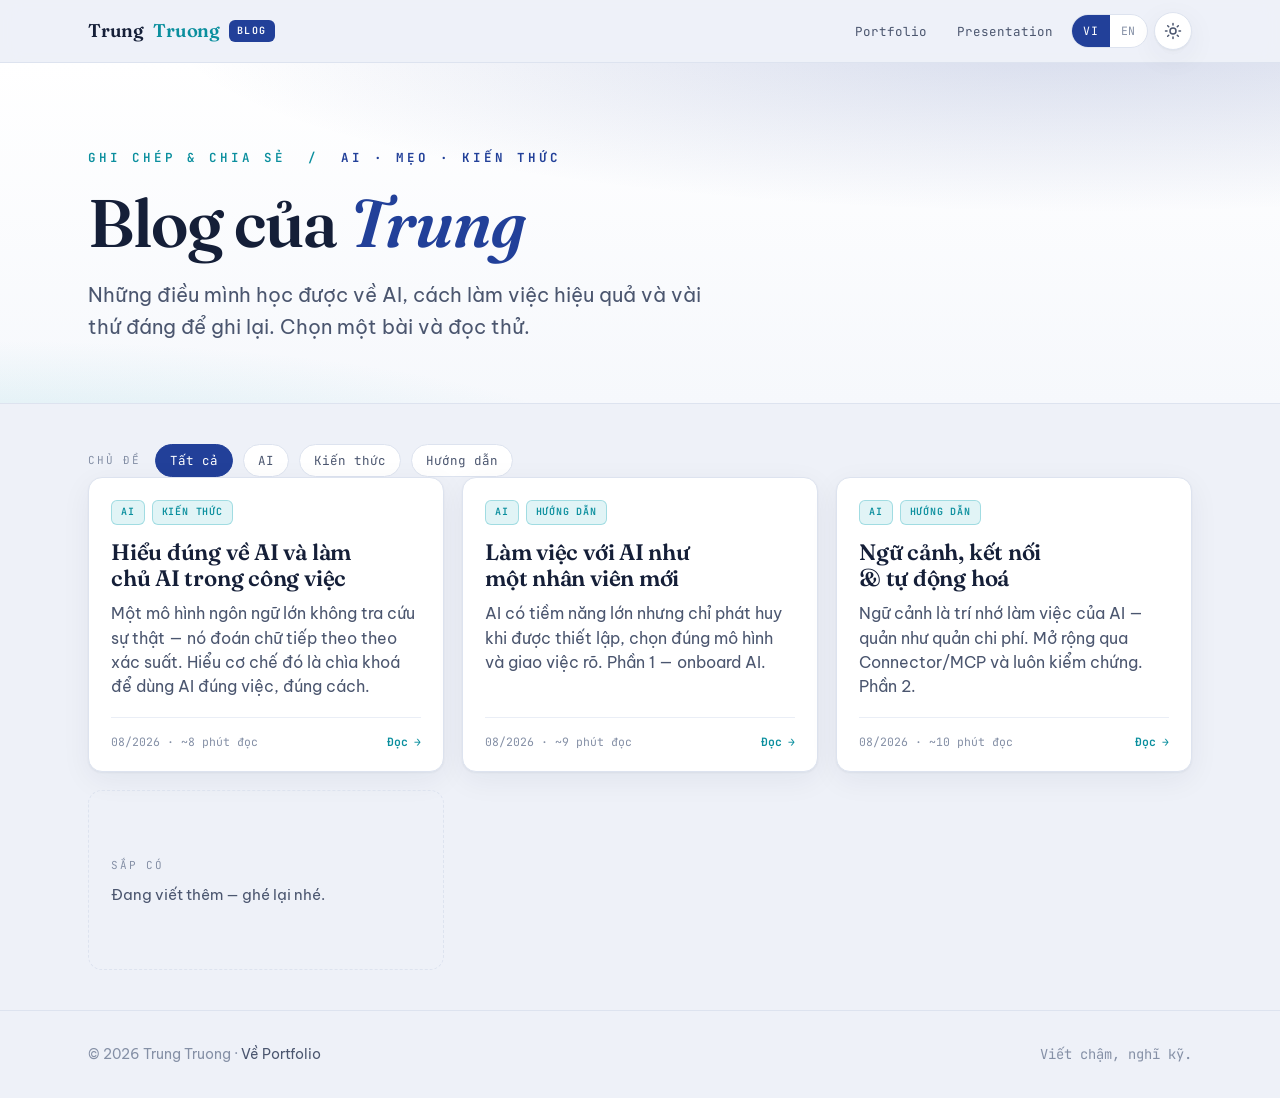
==== blog/index.html @ 88ca9644 "Add bilingual Blog section and wire it into the portfolio - New blog/ area: index + three articles (" ====
<!DOCTYPE html>
<html lang="vi">

<head>
<meta charset="utf-8" />
<meta name="viewport" content="width=device-width,initial-scale=1" />
<meta name="description" content="Blog của Trung Truong — ghi chép về AI, mẹo làm việc và những điều đáng chia sẻ." />
<title>Blog — Trung Truong</title>
<link rel="icon" type="image/svg+xml" href="../images/favicon.svg" />

<link rel="preconnect" href="https://fonts.googleapis.com">
<link rel="preconnect" href="https://fonts.gstatic.com" crossorigin>
<link rel="stylesheet"
  href="https://fonts.googleapis.com/css2?family=Fraunces:ital,opsz,wght@0,9..144,400..600;1,9..144,400..600&family=Be+Vietnam+Pro:wght@400;500;600;700&family=JetBrains+Mono:wght@400;500;600&display=swap">

<style>
  /* ===== design tokens — kế thừa từ ai-theory-a1.html (editorial world) ===== */
  :root{
    --paper:#eef1f8; --surface:#ffffff; --surface-2:#f6f8fc;
    --ink:#151f38; --ink-2:#4b566f; --ink-3:#8590a6;
    --line:#dde3ef; --line-2:#eaeef6;
    --navy:#224099; --navy-2:#2f5597; --navy-deep:#16264f;
    --teal:#0b8f9e; --teal-bright:#0ea5b5;
    --rust:#b4531f; --rust-soft:#fbeee6;
    --gold:#a9761a;
    --sel:#cfe0ff;
    --r:14px; --r-sm:9px;
    --shadow:0 1px 2px rgba(20,30,60,.05), 0 8px 30px rgba(20,30,60,.06);
    --shadow-lift:0 2px 6px rgba(20,30,60,.06), 0 18px 44px rgba(20,30,60,.10);
    --maxw:74rem;
  }
  @media (prefers-color-scheme: dark){
    :root:not([data-theme="light"]){
      --paper:#0a1120; --surface:#101a30; --surface-2:#0e1728;
      --ink:#e9edf6; --ink-2:#a6b1c8; --ink-3:#6a7690;
      --line:#233150; --line-2:#1a263f;
      --navy:#7a9bef; --navy-2:#6d8fe6; --navy-deep:#c3d3ff;
      --teal:#2bc7d6; --teal-bright:#3ad3e2;
      --rust:#f0865a; --rust-soft:#2a1a12;
      --gold:#d8a94a;
      --sel:#22345c;
      --shadow:0 1px 2px rgba(0,0,0,.3), 0 10px 34px rgba(0,0,0,.34);
      --shadow-lift:0 2px 6px rgba(0,0,0,.34), 0 20px 50px rgba(0,0,0,.42);
    }
  }
  :root[data-theme="dark"]{
    --paper:#0a1120; --surface:#101a30; --surface-2:#0e1728;
    --ink:#e9edf6; --ink-2:#a6b1c8; --ink-3:#6a7690;
    --line:#233150; --line-2:#1a263f;
    --navy:#7a9bef; --navy-2:#6d8fe6; --navy-deep:#c3d3ff;
    --teal:#2bc7d6; --teal-bright:#3ad3e2;
    --rust:#f0865a; --rust-soft:#2a1a12;
    --gold:#d8a94a;
    --sel:#22345c;
    --shadow:0 1px 2px rgba(0,0,0,.3), 0 10px 34px rgba(0,0,0,.34);
    --shadow-lift:0 2px 6px rgba(0,0,0,.34), 0 20px 50px rgba(0,0,0,.42);
  }

  *{box-sizing:border-box}
  html{scroll-behavior:smooth}
  @media (prefers-reduced-motion:reduce){html{scroll-behavior:auto}}
  body{
    margin:0; background:var(--paper); color:var(--ink);
    font-family:"Be Vietnam Pro",system-ui,-apple-system,sans-serif;
    font-size:17px; line-height:1.68; -webkit-font-smoothing:antialiased;
    text-rendering:optimizeLegibility; min-height:100vh;
  }
  ::selection{background:var(--sel)}
  .mono{font-family:"JetBrains Mono",ui-monospace,monospace}
  a{color:var(--teal);text-underline-offset:3px;text-decoration-thickness:1px}
  a:hover{color:var(--teal-bright)}
  :focus-visible{outline:2px solid var(--teal-bright);outline-offset:3px;border-radius:6px}
  img{max-width:100%}

  /* ===== bilingual mechanism (như presentation.html) ===== */
  body.lang-en [data-lng="vi"]{display:none}
  body.lang-vi [data-lng="en"]{display:none}

  .wrap{max-width:var(--maxw);margin:0 auto;padding:0 clamp(18px,4vw,40px)}

  /* ===== top bar ===== */
  .topbar{position:sticky;top:0;z-index:40;backdrop-filter:saturate(1.4) blur(10px);
    background:color-mix(in srgb,var(--paper) 82%,transparent);border-bottom:1px solid var(--line)}
  .topbar-in{max-width:var(--maxw);margin:0 auto;padding:12px clamp(18px,4vw,40px);
    display:flex;align-items:center;gap:16px}
  .brand{font-family:"Fraunces",Georgia,serif;font-weight:600;font-size:1.15rem;letter-spacing:-.01em;
    color:var(--ink);text-decoration:none;white-space:nowrap;display:flex;align-items:center;gap:9px}
  .brand:hover{color:var(--ink)}
  .brand .tag{font-family:"JetBrains Mono",monospace;font-size:10px;letter-spacing:.14em;text-transform:uppercase;
    color:#fff;background:var(--navy);padding:3px 8px;border-radius:6px;font-weight:600}
  .top-nav{margin-left:auto;display:flex;align-items:center;gap:6px}
  .top-nav a.tlink{font-family:"JetBrains Mono",monospace;font-size:12.5px;color:var(--ink-2);
    text-decoration:none;padding:8px 12px;border-radius:8px;transition:color .15s,background .15s;white-space:nowrap}
  .top-nav a.tlink:hover{color:var(--ink);background:var(--surface-2)}
  .top-nav a.tlink i{margin-right:6px;color:var(--ink-3)}

  /* language segmented toggle */
  .lang{display:inline-flex;border:1px solid var(--line);border-radius:999px;overflow:hidden;
    background:var(--surface);font-family:"JetBrains Mono",monospace;font-size:11.5px}
  .lang button{border:0;background:transparent;color:var(--ink-3);cursor:pointer;padding:6px 11px;
    font:inherit;letter-spacing:.06em;transition:color .15s}
  .lang button:hover{color:var(--ink-2)}
  body.lang-vi .lang .b-vi,body.lang-en .lang .b-en{background:var(--navy);color:#fff}

  /* theme toggle (như article) */
  .toggle{width:38px;height:38px;border-radius:50%;flex:none;
    border:1px solid var(--line);background:var(--surface);color:var(--ink-2);cursor:pointer;
    display:flex;align-items:center;justify-content:center;box-shadow:var(--shadow)}
  .toggle:hover{color:var(--ink)}
  .toggle svg{width:18px;height:18px}
  .toggle .moon{display:none}
  :root[data-theme="dark"] .toggle .sun{display:none}
  :root[data-theme="dark"] .toggle .moon{display:block}
  @media (prefers-color-scheme:dark){
    :root:not([data-theme="light"]) .toggle .sun{display:none}
    :root:not([data-theme="light"]) .toggle .moon{display:block}
  }

  /* ===== hero ===== */
  header.hero{position:relative;overflow:hidden;
    background:
      radial-gradient(120% 90% at 85% -10%, color-mix(in srgb,var(--navy) 20%,transparent), transparent 60%),
      radial-gradient(90% 70% at 0% 120%, color-mix(in srgb,var(--teal-bright) 15%,transparent), transparent 55%),
      linear-gradient(180deg,var(--surface),var(--surface-2));
    border-bottom:1px solid var(--line)}
  .hero-in{max-width:var(--maxw);margin:0 auto;padding:clamp(44px,7vw,84px) clamp(18px,4vw,40px) clamp(36px,5vw,60px)}
  .kicker{font-family:"JetBrains Mono",monospace;font-size:12.5px;letter-spacing:.24em;
    text-transform:uppercase;color:var(--teal);font-weight:600;margin:0 0 20px}
  .kicker b{color:var(--navy)}
  h1.title{font-family:"Fraunces",Georgia,serif;font-weight:600;
    font-size:clamp(2.4rem,6.5vw,4.2rem);line-height:1.03;letter-spacing:-.015em;
    margin:0;color:var(--ink);text-wrap:balance}
  h1.title em{font-style:italic;color:var(--navy)}
  .lede{font-size:clamp(1.05rem,2.4vw,1.28rem);color:var(--ink-2);max-width:40rem;
    margin:22px 0 0;line-height:1.55}

  /* ===== filter chips ===== */
  .filters{max-width:var(--maxw);margin:0 auto;padding:clamp(26px,4vw,40px) clamp(18px,4vw,40px) 0;
    display:flex;flex-wrap:wrap;align-items:center;gap:10px}
  .filters .flabel{font-family:"JetBrains Mono",monospace;font-size:11px;letter-spacing:.16em;
    text-transform:uppercase;color:var(--ink-3);margin-right:4px}
  .chip-btn{font-family:"JetBrains Mono",monospace;font-size:12.5px;cursor:pointer;
    border:1px solid var(--line);background:var(--surface);color:var(--ink-2);
    padding:7px 14px;border-radius:999px;transition:all .15s;white-space:nowrap}
  .chip-btn:hover{color:var(--ink);border-color:var(--teal-bright)}
  .chip-btn.active{background:var(--navy);color:#fff;border-color:var(--navy)}
  .chip-btn .ct{font-size:10.5px;opacity:.7;margin-left:6px}

  /* ===== posts grid ===== */
  main{padding:clamp(22px,3vw,32px) 0 90px}
  .grid{display:grid;gap:18px;grid-template-columns:1fr}
  @media(min-width:640px){.grid{grid-template-columns:1fr 1fr}}
  @media(min-width:1000px){.grid{grid-template-columns:1fr 1fr 1fr}}

  .post{display:flex;flex-direction:column;background:var(--surface);border:1px solid var(--line);
    border-radius:var(--r);padding:22px 22px 20px;box-shadow:var(--shadow);text-decoration:none;color:inherit;
    position:relative;transition:transform .18s ease,box-shadow .18s ease,border-color .18s ease}
  .post:hover{transform:translateY(-3px);box-shadow:var(--shadow-lift);border-color:color-mix(in srgb,var(--teal-bright) 45%,var(--line))}
  .post .tags{display:flex;flex-wrap:wrap;gap:7px;margin-bottom:14px}
  .post .tg{font-family:"JetBrains Mono",monospace;font-size:10px;letter-spacing:.08em;text-transform:uppercase;
    color:var(--teal);background:color-mix(in srgb,var(--teal-bright) 12%,transparent);
    border:1px solid color-mix(in srgb,var(--teal-bright) 30%,transparent);padding:3px 9px;border-radius:6px;font-weight:600}
  .post h2{font-family:"Fraunces",Georgia,serif;font-weight:600;font-size:1.4rem;line-height:1.18;
    letter-spacing:-.01em;margin:0 0 10px;color:var(--ink);text-wrap:balance;transition:color .15s}
  .post:hover h2{color:var(--navy)}
  .post .excerpt{margin:0 0 18px;color:var(--ink-2);font-size:.98rem;line-height:1.55}
  .post .meta{margin-top:auto;display:flex;align-items:center;justify-content:space-between;gap:10px;
    padding-top:14px;border-top:1px solid var(--line-2);
    font-family:"JetBrains Mono",monospace;font-size:11.5px;color:var(--ink-3)}
  .post .read{color:var(--teal);font-weight:600;display:inline-flex;align-items:center;gap:6px}
  .post .read .arw{transition:transform .18s ease}
  .post:hover .read .arw{transform:translateX(3px)}

  /* coming-soon ghost card */
  .post.soon{background:transparent;border-style:dashed;box-shadow:none;cursor:default;
    align-items:flex-start;justify-content:center;min-height:180px}
  .post.soon:hover{transform:none;box-shadow:none;border-color:var(--line)}
  .post.soon .ghost-k{font-family:"JetBrains Mono",monospace;font-size:11px;letter-spacing:.16em;
    text-transform:uppercase;color:var(--ink-3);margin-bottom:8px}
  .post.soon p{margin:0;color:var(--ink-2);font-size:.96rem;line-height:1.5}

  /* empty state */
  .empty{display:none;padding:48px 10px;text-align:center;color:var(--ink-3);
    font-family:"JetBrains Mono",monospace;font-size:13px}
  .empty.show{display:block}

  /* ===== footer ===== */
  footer{border-top:1px solid var(--line);margin-top:40px}
  .foot-in{max-width:var(--maxw);margin:0 auto;padding:32px clamp(18px,4vw,40px);
    display:flex;flex-wrap:wrap;gap:12px;justify-content:space-between;align-items:center;
    color:var(--ink-3);font-size:.86rem}
  .foot-in a{color:var(--ink-2);text-decoration:none}
  .foot-in a:hover{color:var(--teal)}

  @media(max-width:640px){
    body{font-size:16px}
    .topbar-in{gap:10px}
    .top-nav{gap:4px}
    .top-nav a.tlink{padding:8px 8px;font-size:11.5px}
    .brand .tag{display:none}
  }
  @media(max-width:420px){
    .top-nav a.tlink{display:none}
  }
</style>
</head>

<body class="lang-vi">

<!-- ============ TOP BAR ============ -->
<header class="topbar">
  <div class="topbar-in">
    <a class="brand" href="../index.html">Trung<span style="color:var(--teal)">Truong</span> <span class="tag">Blog</span></a>

    <nav class="top-nav" aria-label="Chính">
      <a class="tlink" href="../index.html">Portfolio</a>
      <a class="tlink" href="../presentation.html">Presentation</a>

      <div class="lang" role="group" aria-label="Language">
        <button type="button" class="b-vi" data-lang="vi">VI</button>
        <button type="button" class="b-en" data-lang="en">EN</button>
      </div>

      <button class="toggle" id="themeBtn" aria-label="Đổi giao diện sáng/tối" type="button">
        <svg class="sun" viewBox="0 0 24 24" fill="none" stroke="currentColor" stroke-width="2" stroke-linecap="round"><circle cx="12" cy="12" r="4"/><path d="M12 2v2M12 20v2M4.9 4.9l1.4 1.4M17.7 17.7l1.4 1.4M2 12h2M20 12h2M4.9 19.1l1.4-1.4M17.7 6.3l1.4-1.4"/></svg>
        <svg class="moon" viewBox="0 0 24 24" fill="none" stroke="currentColor" stroke-width="2" stroke-linecap="round" stroke-linejoin="round"><path d="M21 12.8A9 9 0 1 1 11.2 3a7 7 0 0 0 9.8 9.8z"/></svg>
      </button>
    </nav>
  </div>
</header>

<!-- ============ HERO ============ -->
<header class="hero">
  <div class="hero-in">
    <p class="kicker" data-lng="vi">Ghi chép &amp; chia sẻ &nbsp;/&nbsp; <b>AI · Mẹo · Kiến thức</b></p>
    <p class="kicker" data-lng="en">Notes &amp; sharing &nbsp;/&nbsp; <b>AI · Tips · Knowledge</b></p>

    <h1 class="title" data-lng="vi">Blog của <em>Trung</em></h1>
    <h1 class="title" data-lng="en"><em>Trung</em>'s Blog</h1>

    <p class="lede" data-lng="vi">Những điều mình học được về AI, cách làm việc hiệu quả và vài thứ đáng để ghi lại. Chọn một bài và đọc thử.</p>
    <p class="lede" data-lng="en">What I've learned about AI, working smarter, and a few things worth writing down. Pick one and give it a read.</p>
  </div>
</header>

<!-- ============ FILTERS ============ -->
<div class="filters" id="filters">
  <span class="flabel" data-lng="vi">Chủ đề</span>
  <span class="flabel" data-lng="en">Topics</span>
  <button class="chip-btn active" data-filter="all"><span data-lng="vi">Tất cả</span><span data-lng="en">All</span></button>
  <button class="chip-btn" data-filter="ai">AI</button>
  <button class="chip-btn" data-filter="kien-thuc"><span data-lng="vi">Kiến thức</span><span data-lng="en">Knowledge</span></button>
  <button class="chip-btn" data-filter="huong-dan"><span data-lng="vi">Hướng dẫn</span><span data-lng="en">How-to</span></button>
</div>

<!-- ============ POSTS ============ -->
<main class="wrap">
  <div class="grid" id="grid">

    <!-- Post: ai-theory-a1 -->
    <a class="post" href="./ai-theory-a1.html" data-cat="ai kien-thuc">
      <div class="tags">
        <span class="tg">AI</span>
        <span class="tg" data-lng="vi">Kiến thức</span><span class="tg" data-lng="en">Knowledge</span>
      </div>
      <h2 data-lng="vi">Hiểu đúng về AI và làm chủ AI trong công việc</h2>
      <h2 data-lng="en">Understanding AI — and mastering it at work</h2>
      <p class="excerpt" data-lng="vi">Một mô hình ngôn ngữ lớn không tra cứu sự thật — nó đoán chữ tiếp theo theo xác suất. Hiểu cơ chế đó là chìa khoá để dùng AI đúng việc, đúng cách.</p>
      <p class="excerpt" data-lng="en">A large language model doesn't look up facts — it predicts the next word by probability. Grasping that mechanism is the key to using AI for the right tasks, the right way.</p>
      <div class="meta">
        <span class="date">08/2026 · <span data-lng="vi">~8 phút đọc</span><span data-lng="en">~8 min read</span></span>
        <span class="read"><span data-lng="vi">Đọc</span><span data-lng="en">Read</span> <span class="arw">→</span></span>
      </div>
    </a>

    <!-- Post: working-with-ai-1 -->
    <a class="post" href="./working-with-ai-1.html" data-cat="ai huong-dan">
      <div class="tags">
        <span class="tg">AI</span>
        <span class="tg" data-lng="vi">Hướng dẫn</span><span class="tg" data-lng="en">How-to</span>
      </div>
      <h2 data-lng="vi">Làm việc với AI như một nhân viên mới</h2>
      <h2 data-lng="en">Working with AI as a new hire</h2>
      <p class="excerpt" data-lng="vi">AI có tiềm năng lớn nhưng chỉ phát huy khi được thiết lập, chọn đúng mô hình và giao việc rõ. Phần 1 — onboard AI.</p>
      <p class="excerpt" data-lng="en">AI has real potential but only pays off with the right setup, model choice and briefing. Part 1 — onboarding AI.</p>
      <div class="meta">
        <span class="date">08/2026 · <span data-lng="vi">~9 phút đọc</span><span data-lng="en">~9 min read</span></span>
        <span class="read"><span data-lng="vi">Đọc</span><span data-lng="en">Read</span> <span class="arw">→</span></span>
      </div>
    </a>

    <!-- Post: working-with-ai-2 -->
    <a class="post" href="./working-with-ai-2.html" data-cat="ai huong-dan">
      <div class="tags">
        <span class="tg">AI</span>
        <span class="tg" data-lng="vi">Hướng dẫn</span><span class="tg" data-lng="en">How-to</span>
      </div>
      <h2 data-lng="vi">Ngữ cảnh, kết nối &amp; tự động hoá</h2>
      <h2 data-lng="en">Context, connections &amp; automation</h2>
      <p class="excerpt" data-lng="vi">Ngữ cảnh là trí nhớ làm việc của AI — quản như quản chi phí. Mở rộng qua Connector/MCP và luôn kiểm chứng. Phần 2.</p>
      <p class="excerpt" data-lng="en">Context is the AI's working memory — manage it like cost. Extend via Connector/MCP, and always verify. Part 2.</p>
      <div class="meta">
        <span class="date">08/2026 · <span data-lng="vi">~10 phút đọc</span><span data-lng="en">~10 min read</span></span>
        <span class="read"><span data-lng="vi">Đọc</span><span data-lng="en">Read</span> <span class="arw">→</span></span>
      </div>
    </a>

    <!-- Coming soon ghost card -->
    <div class="post soon" aria-hidden="true">
      <div>
        <div class="ghost-k" data-lng="vi">Sắp có</div>
        <div class="ghost-k" data-lng="en">Coming soon</div>
        <p data-lng="vi">Đang viết thêm — ghé lại nhé.</p>
        <p data-lng="en">More on the way — check back soon.</p>
      </div>
    </div>

  </div>

  <div class="empty" id="empty">
    <span data-lng="vi">Chưa có bài viết trong mục này.</span>
    <span data-lng="en">No posts in this topic yet.</span>
  </div>
</main>

<!-- ============ FOOTER ============ -->
<footer>
  <div class="foot-in">
    <span data-lng="vi">© 2026 Trung Truong · <a href="../index.html">Về Portfolio</a></span>
    <span data-lng="en">© 2026 Trung Truong · <a href="../index.html">Back to Portfolio</a></span>
    <span class="mono" data-lng="vi">Viết chậm, nghĩ kỹ.</span>
    <span class="mono" data-lng="en">Written slowly, thought through.</span>
  </div>
</footer>

<script>
(function(){
  var root=document.documentElement;

  /* ---- theme ---- */
  var btn=document.getElementById('themeBtn');
  var TKEY='tt-blog-theme';
  try{var s=localStorage.getItem(TKEY); if(s){root.setAttribute('data-theme',s);}}catch(e){}
  function curTheme(){
    var a=root.getAttribute('data-theme');
    if(a) return a;
    return (window.matchMedia&&window.matchMedia('(prefers-color-scheme: dark)').matches)?'dark':'light';
  }
  btn.addEventListener('click',function(){
    var next=curTheme()==='dark'?'light':'dark';
    root.setAttribute('data-theme',next);
    try{localStorage.setItem(TKEY,next);}catch(e){}
  });

  /* ---- language ---- */
  var LKEY='tt-blog-lang', body=document.body;
  function setLang(l){
    body.classList.remove('lang-vi','lang-en');
    body.classList.add('lang-'+l);
    document.documentElement.setAttribute('lang',l);
    try{localStorage.setItem(LKEY,l);}catch(e){}
  }
  try{var sl=localStorage.getItem(LKEY); if(sl){setLang(sl);}}catch(e){}
  [].forEach.call(document.querySelectorAll('.lang button'),function(b){
    b.addEventListener('click',function(){setLang(b.getAttribute('data-lang'));});
  });

  /* ---- topic filter ---- */
  var chips=[].slice.call(document.querySelectorAll('.chip-btn'));
  var posts=[].slice.call(document.querySelectorAll('.post[data-cat]'));
  var soon=document.querySelector('.post.soon');
  var empty=document.getElementById('empty');
  function applyFilter(f){
    var shown=0;
    posts.forEach(function(p){
      var cats=(p.getAttribute('data-cat')||'').split(/\s+/);
      var ok=(f==='all')||cats.indexOf(f)>-1;
      p.style.display=ok?'':'none';
      if(ok) shown++;
    });
    if(soon) soon.style.display=(f==='all')?'':'none';
    empty.classList.toggle('show', shown===0);
  }
  chips.forEach(function(c){
    c.addEventListener('click',function(){
      chips.forEach(function(x){x.classList.remove('active');});
      c.classList.add('active');
      applyFilter(c.getAttribute('data-filter'));
    });
  });
})();
</script>
</body>
</html>
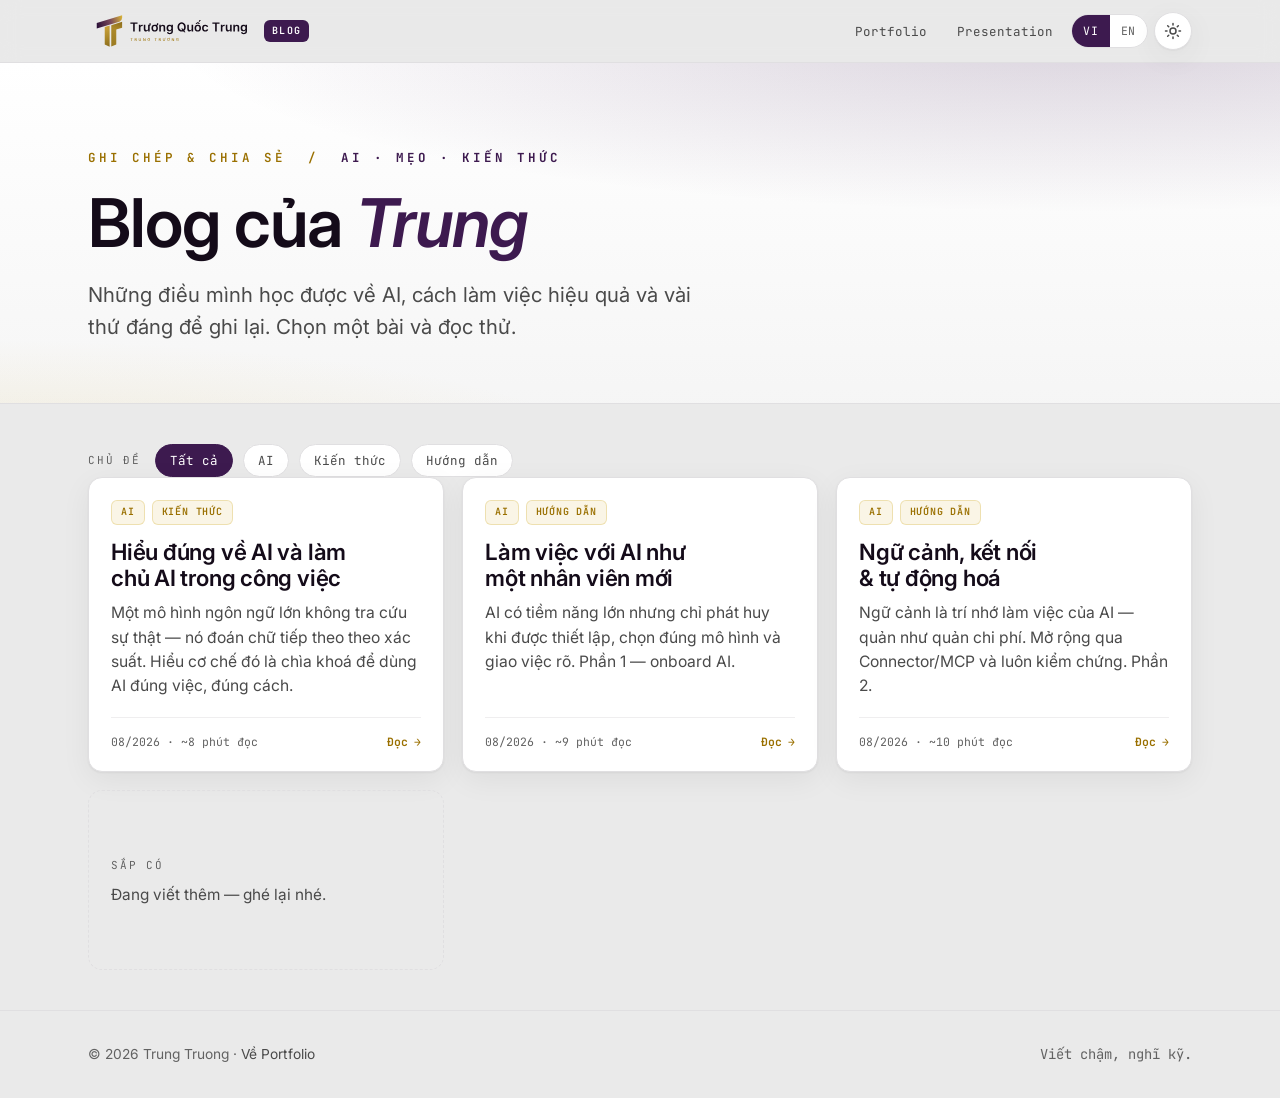
==== commit cff460a1: "Apply Trung Truong gold brand kit across portfolio, deck and blog Import brand tokens (--tt-*), swit" ====
--- a/blog/index.html
+++ b/blog/index.html
@@ -6,54 +6,61 @@
 <meta name="viewport" content="width=device-width,initial-scale=1" />
 <meta name="description" content="Blog của Trung Truong — ghi chép về AI, mẹo làm việc và những điều đáng chia sẻ." />
 <title>Blog — Trung Truong</title>
-<link rel="icon" type="image/svg+xml" href="../images/favicon.svg" />
+<link rel="icon" href="../brand/favicon.svg" type="image/svg+xml" />
+<link rel="icon" href="../brand/favicon.ico" sizes="48x48" />
+<link rel="apple-touch-icon" href="../brand/apple-touch-icon.png" />
+<meta property="og:image" content="https://trungtruong32.github.io/Trquoc_trung_portfolio/brand/og-1200x630.png" />
+<link rel="stylesheet" href="../brand/tokens.css" />
 
 <link rel="preconnect" href="https://fonts.googleapis.com">
 <link rel="preconnect" href="https://fonts.gstatic.com" crossorigin>
 <link rel="stylesheet"
-  href="https://fonts.googleapis.com/css2?family=Fraunces:ital,opsz,wght@0,9..144,400..600;1,9..144,400..600&family=Be+Vietnam+Pro:wght@400;500;600;700&family=JetBrains+Mono:wght@400;500;600&display=swap">
+  href="https://fonts.googleapis.com/css2?family=Inter:ital,wght@0,400;0,500;0,600;1,400;1,600&family=JetBrains+Mono:wght@400;500;600&display=swap">
 
 <style>
   /* ===== design tokens — kế thừa từ ai-theory-a1.html (editorial world) ===== */
   :root{
-    --paper:#eef1f8; --surface:#ffffff; --surface-2:#f6f8fc;
-    --ink:#151f38; --ink-2:#4b566f; --ink-3:#8590a6;
-    --line:#dde3ef; --line-2:#eaeef6;
-    --navy:#224099; --navy-2:#2f5597; --navy-deep:#16264f;
-    --teal:#0b8f9e; --teal-bright:#0ea5b5;
-    --rust:#b4531f; --rust-soft:#fbeee6;
-    --gold:#a9761a;
-    --sel:#cfe0ff;
+    --paper:var(--tt-light); --surface:var(--tt-white); --surface-2:color-mix(in srgb,var(--tt-light) 45%,var(--tt-white));
+  --ink:var(--tt-dark); --ink-2:var(--tt-ink-gray); --ink-3:color-mix(in srgb,var(--tt-ink-gray) 85%,var(--tt-light));
+  --line:color-mix(in srgb,var(--tt-dark) 13%,var(--tt-white)); --line-2:color-mix(in srgb,var(--tt-dark) 7%,var(--tt-white));
+  --navy:var(--tt-aubergine); --navy-2:#7A4A5A; --navy-deep:#2A0F38;
+  --teal:var(--tt-gold-deep); --teal-bright:var(--tt-primary);
+  --rust:#7A4A5A; --rust-soft:color-mix(in srgb,#7A4A5A 9%,var(--tt-white));
+  --gold:var(--tt-gold-deep);
+  --sel:var(--tt-accent);
+  --on-navy:var(--tt-white);
     --r:14px; --r-sm:9px;
-    --shadow:0 1px 2px rgba(20,30,60,.05), 0 8px 30px rgba(20,30,60,.06);
-    --shadow-lift:0 2px 6px rgba(20,30,60,.06), 0 18px 44px rgba(20,30,60,.10);
+    --shadow:0 1px 2px rgba(20,11,25,.05), 0 8px 30px rgba(20,11,25,.06);
+    --shadow-lift:0 2px 6px rgba(20,11,25,.06), 0 18px 44px rgba(20,11,25,.10);
     --maxw:74rem;
   }
   @media (prefers-color-scheme: dark){
     :root:not([data-theme="light"]){
-      --paper:#0a1120; --surface:#101a30; --surface-2:#0e1728;
-      --ink:#e9edf6; --ink-2:#a6b1c8; --ink-3:#6a7690;
-      --line:#233150; --line-2:#1a263f;
-      --navy:#7a9bef; --navy-2:#6d8fe6; --navy-deep:#c3d3ff;
-      --teal:#2bc7d6; --teal-bright:#3ad3e2;
-      --rust:#f0865a; --rust-soft:#2a1a12;
-      --gold:#d8a94a;
-      --sel:#22345c;
-      --shadow:0 1px 2px rgba(0,0,0,.3), 0 10px 34px rgba(0,0,0,.34);
-      --shadow-lift:0 2px 6px rgba(0,0,0,.34), 0 20px 50px rgba(0,0,0,.42);
+      --paper:var(--tt-dark); --surface:var(--tt-navy); --surface-2:color-mix(in srgb,var(--tt-navy) 55%,var(--tt-dark));
+  --ink:var(--tt-light); --ink-2:var(--tt-muted); --ink-3:var(--tt-gray);
+  --line:color-mix(in srgb,var(--tt-light) 14%,var(--tt-navy)); --line-2:color-mix(in srgb,var(--tt-light) 8%,var(--tt-navy));
+  --navy:var(--tt-secondary); --navy-2:var(--tt-primary); --navy-deep:var(--tt-accent);
+  --teal:var(--tt-primary); --teal-bright:var(--tt-secondary);
+  --rust:var(--tt-accent); --rust-soft:color-mix(in srgb,var(--tt-aubergine) 55%,var(--tt-dark));
+  --gold:var(--tt-primary);
+  --sel:var(--tt-aubergine);
+  --on-navy:var(--tt-dark);
+      --shadow:0 1px 2px rgba(20,11,25,.3), 0 10px 34px rgba(20,11,25,.34);
+      --shadow-lift:0 2px 6px rgba(20,11,25,.34), 0 20px 50px rgba(20,11,25,.42);
     }
   }
   :root[data-theme="dark"]{
-    --paper:#0a1120; --surface:#101a30; --surface-2:#0e1728;
-    --ink:#e9edf6; --ink-2:#a6b1c8; --ink-3:#6a7690;
-    --line:#233150; --line-2:#1a263f;
-    --navy:#7a9bef; --navy-2:#6d8fe6; --navy-deep:#c3d3ff;
-    --teal:#2bc7d6; --teal-bright:#3ad3e2;
-    --rust:#f0865a; --rust-soft:#2a1a12;
-    --gold:#d8a94a;
-    --sel:#22345c;
-    --shadow:0 1px 2px rgba(0,0,0,.3), 0 10px 34px rgba(0,0,0,.34);
-    --shadow-lift:0 2px 6px rgba(0,0,0,.34), 0 20px 50px rgba(0,0,0,.42);
+    --paper:var(--tt-dark); --surface:var(--tt-navy); --surface-2:color-mix(in srgb,var(--tt-navy) 55%,var(--tt-dark));
+  --ink:var(--tt-light); --ink-2:var(--tt-muted); --ink-3:var(--tt-gray);
+  --line:color-mix(in srgb,var(--tt-light) 14%,var(--tt-navy)); --line-2:color-mix(in srgb,var(--tt-light) 8%,var(--tt-navy));
+  --navy:var(--tt-secondary); --navy-2:var(--tt-primary); --navy-deep:var(--tt-accent);
+  --teal:var(--tt-primary); --teal-bright:var(--tt-secondary);
+  --rust:var(--tt-accent); --rust-soft:color-mix(in srgb,var(--tt-aubergine) 55%,var(--tt-dark));
+  --gold:var(--tt-primary);
+  --sel:var(--tt-aubergine);
+  --on-navy:var(--tt-dark);
+    --shadow:0 1px 2px rgba(20,11,25,.3), 0 10px 34px rgba(20,11,25,.34);
+    --shadow-lift:0 2px 6px rgba(20,11,25,.34), 0 20px 50px rgba(20,11,25,.42);
   }
 
   *{box-sizing:border-box}
@@ -61,15 +68,15 @@
   @media (prefers-reduced-motion:reduce){html{scroll-behavior:auto}}
   body{
     margin:0; background:var(--paper); color:var(--ink);
-    font-family:"Be Vietnam Pro",system-ui,-apple-system,sans-serif;
+    font-family:var(--tt-font);
     font-size:17px; line-height:1.68; -webkit-font-smoothing:antialiased;
     text-rendering:optimizeLegibility; min-height:100vh;
   }
   ::selection{background:var(--sel)}
   .mono{font-family:"JetBrains Mono",ui-monospace,monospace}
   a{color:var(--teal);text-underline-offset:3px;text-decoration-thickness:1px}
-  a:hover{color:var(--teal-bright)}
-  :focus-visible{outline:2px solid var(--teal-bright);outline-offset:3px;border-radius:6px}
+  a:hover{color:var(--navy-2)}
+  :focus-visible{outline:2px solid var(--teal);outline-offset:3px;border-radius:6px}
   img{max-width:100%}
 
   /* ===== bilingual mechanism (như presentation.html) ===== */
@@ -83,11 +90,19 @@
     background:color-mix(in srgb,var(--paper) 82%,transparent);border-bottom:1px solid var(--line)}
   .topbar-in{max-width:var(--maxw);margin:0 auto;padding:12px clamp(18px,4vw,40px);
     display:flex;align-items:center;gap:16px}
-  .brand{font-family:"Fraunces",Georgia,serif;font-weight:600;font-size:1.15rem;letter-spacing:-.01em;
+  .brand{font-family:var(--tt-font);font-weight:600;font-size:1.15rem;letter-spacing:-.01em;
     color:var(--ink);text-decoration:none;white-space:nowrap;display:flex;align-items:center;gap:9px}
   .brand:hover{color:var(--ink)}
+  .brand img{height:38px;width:auto;display:block}
+  .brand .logo-on-dark{display:none}
+  :root[data-theme="dark"] .brand .logo-on-light{display:none}
+  :root[data-theme="dark"] .brand .logo-on-dark{display:block}
+  @media (prefers-color-scheme:dark){
+    :root:not([data-theme="light"]) .brand .logo-on-light{display:none}
+    :root:not([data-theme="light"]) .brand .logo-on-dark{display:block}
+  }
   .brand .tag{font-family:"JetBrains Mono",monospace;font-size:10px;letter-spacing:.14em;text-transform:uppercase;
-    color:#fff;background:var(--navy);padding:3px 8px;border-radius:6px;font-weight:600}
+    color:var(--on-navy);background:var(--navy);padding:3px 8px;border-radius:6px;font-weight:600}
   .top-nav{margin-left:auto;display:flex;align-items:center;gap:6px}
   .top-nav a.tlink{font-family:"JetBrains Mono",monospace;font-size:12.5px;color:var(--ink-2);
     text-decoration:none;padding:8px 12px;border-radius:8px;transition:color .15s,background .15s;white-space:nowrap}
@@ -100,7 +115,7 @@
   .lang button{border:0;background:transparent;color:var(--ink-3);cursor:pointer;padding:6px 11px;
     font:inherit;letter-spacing:.06em;transition:color .15s}
   .lang button:hover{color:var(--ink-2)}
-  body.lang-vi .lang .b-vi,body.lang-en .lang .b-en{background:var(--navy);color:#fff}
+  body.lang-vi .lang .b-vi,body.lang-en .lang .b-en{background:var(--navy);color:var(--on-navy)}
 
   /* theme toggle (như article) */
   .toggle{width:38px;height:38px;border-radius:50%;flex:none;
@@ -127,7 +142,7 @@
   .kicker{font-family:"JetBrains Mono",monospace;font-size:12.5px;letter-spacing:.24em;
     text-transform:uppercase;color:var(--teal);font-weight:600;margin:0 0 20px}
   .kicker b{color:var(--navy)}
-  h1.title{font-family:"Fraunces",Georgia,serif;font-weight:600;
+  h1.title{font-family:var(--tt-font);font-weight:600;
     font-size:clamp(2.4rem,6.5vw,4.2rem);line-height:1.03;letter-spacing:-.015em;
     margin:0;color:var(--ink);text-wrap:balance}
   h1.title em{font-style:italic;color:var(--navy)}
@@ -143,7 +158,7 @@
     border:1px solid var(--line);background:var(--surface);color:var(--ink-2);
     padding:7px 14px;border-radius:999px;transition:all .15s;white-space:nowrap}
   .chip-btn:hover{color:var(--ink);border-color:var(--teal-bright)}
-  .chip-btn.active{background:var(--navy);color:#fff;border-color:var(--navy)}
+  .chip-btn.active{background:var(--navy);color:var(--on-navy);border-color:var(--navy)}
   .chip-btn .ct{font-size:10.5px;opacity:.7;margin-left:6px}
 
   /* ===== posts grid ===== */
@@ -160,7 +175,7 @@
   .post .tg{font-family:"JetBrains Mono",monospace;font-size:10px;letter-spacing:.08em;text-transform:uppercase;
     color:var(--teal);background:color-mix(in srgb,var(--teal-bright) 12%,transparent);
     border:1px solid color-mix(in srgb,var(--teal-bright) 30%,transparent);padding:3px 9px;border-radius:6px;font-weight:600}
-  .post h2{font-family:"Fraunces",Georgia,serif;font-weight:600;font-size:1.4rem;line-height:1.18;
+  .post h2{font-family:var(--tt-font);font-weight:600;font-size:1.4rem;line-height:1.18;
     letter-spacing:-.01em;margin:0 0 10px;color:var(--ink);text-wrap:balance;transition:color .15s}
   .post:hover h2{color:var(--navy)}
   .post .excerpt{margin:0 0 18px;color:var(--ink-2);font-size:.98rem;line-height:1.55}
@@ -210,7 +225,7 @@
 <!-- ============ TOP BAR ============ -->
 <header class="topbar">
   <div class="topbar-in">
-    <a class="brand" href="../index.html">Trung<span style="color:var(--teal)">Truong</span> <span class="tag">Blog</span></a>
+    <a class="brand" href="../index.html" aria-label="Trung Trương — portfolio"><img class="logo-on-light" src="../brand/horizontal-on-light.svg" alt="Trung Trương" width="167" height="38" /><img class="logo-on-dark" src="../brand/horizontal-on-dark.svg" alt="Trung Trương" width="167" height="38" /> <span class="tag">Blog</span></a>
 
     <nav class="top-nav" aria-label="Chính">
       <a class="tlink" href="../index.html">Portfolio</a>
--- a/brand/tokens.css
+++ b/brand/tokens.css
@@ -0,0 +1,21 @@
+/* Trung Trương — brand tokens (bản vàng gold ánh kim + tím aubergine trên nền tím than) */
+:root {
+  --tt-primary:   #D4AF37; /* Metallic gold — CTA, link, mark */
+  --tt-secondary: #E6C76A; /* Light gold — hover, chữ "TRUNG TRƯƠNG" trên nền tối */
+  --tt-accent:    #F1D77A; /* Pale gold — highlight, đầu gradient */
+  --tt-aubergine: #3D1A4F; /* Tím aubergine — màu phụ: gạch ngang logo trên nền sáng, glow, footer */
+  --tt-dark:      #140B19; /* tím than — nền tối, chữ chính trên nền sáng */
+  --tt-navy:      #1E1226; /* tím than sáng hơn — panel / card tối (giữ key "navy" cho tương thích) */
+  --tt-gray:      #999999; /* chữ phụ trên nền tối */
+  --tt-muted:     #BBBBBB; /* tagline trên nền tối */
+  --tt-light:     #EAEAEA; /* nền sáng / chữ trên nền tối */
+  --tt-white:     #FFFFFF;
+  --tt-gold-deep: #9A7000; /* vàng đậm cho chữ/icon trên nền sáng */
+  --tt-ink-gray:  #4A4A4A; /* chữ phụ trên nền sáng */
+
+  --tt-gradient:  linear-gradient(135deg, #F1D77A 0%, #D4AF37 55%, #A8811F 100%);
+  --tt-gradient-bar: linear-gradient(105deg, #2A0F38 0%, #7A4A5A 55%, #D4AF37 100%); /* gạch ngang logo trên nền sáng */
+  --tt-font:      "Inter", system-ui, -apple-system, "Segoe UI", Roboto, sans-serif;
+  --tt-tracking-sub: 0.42em; /* "TRUNG TRƯƠNG" */
+  --tt-radius:    12px;
+}
